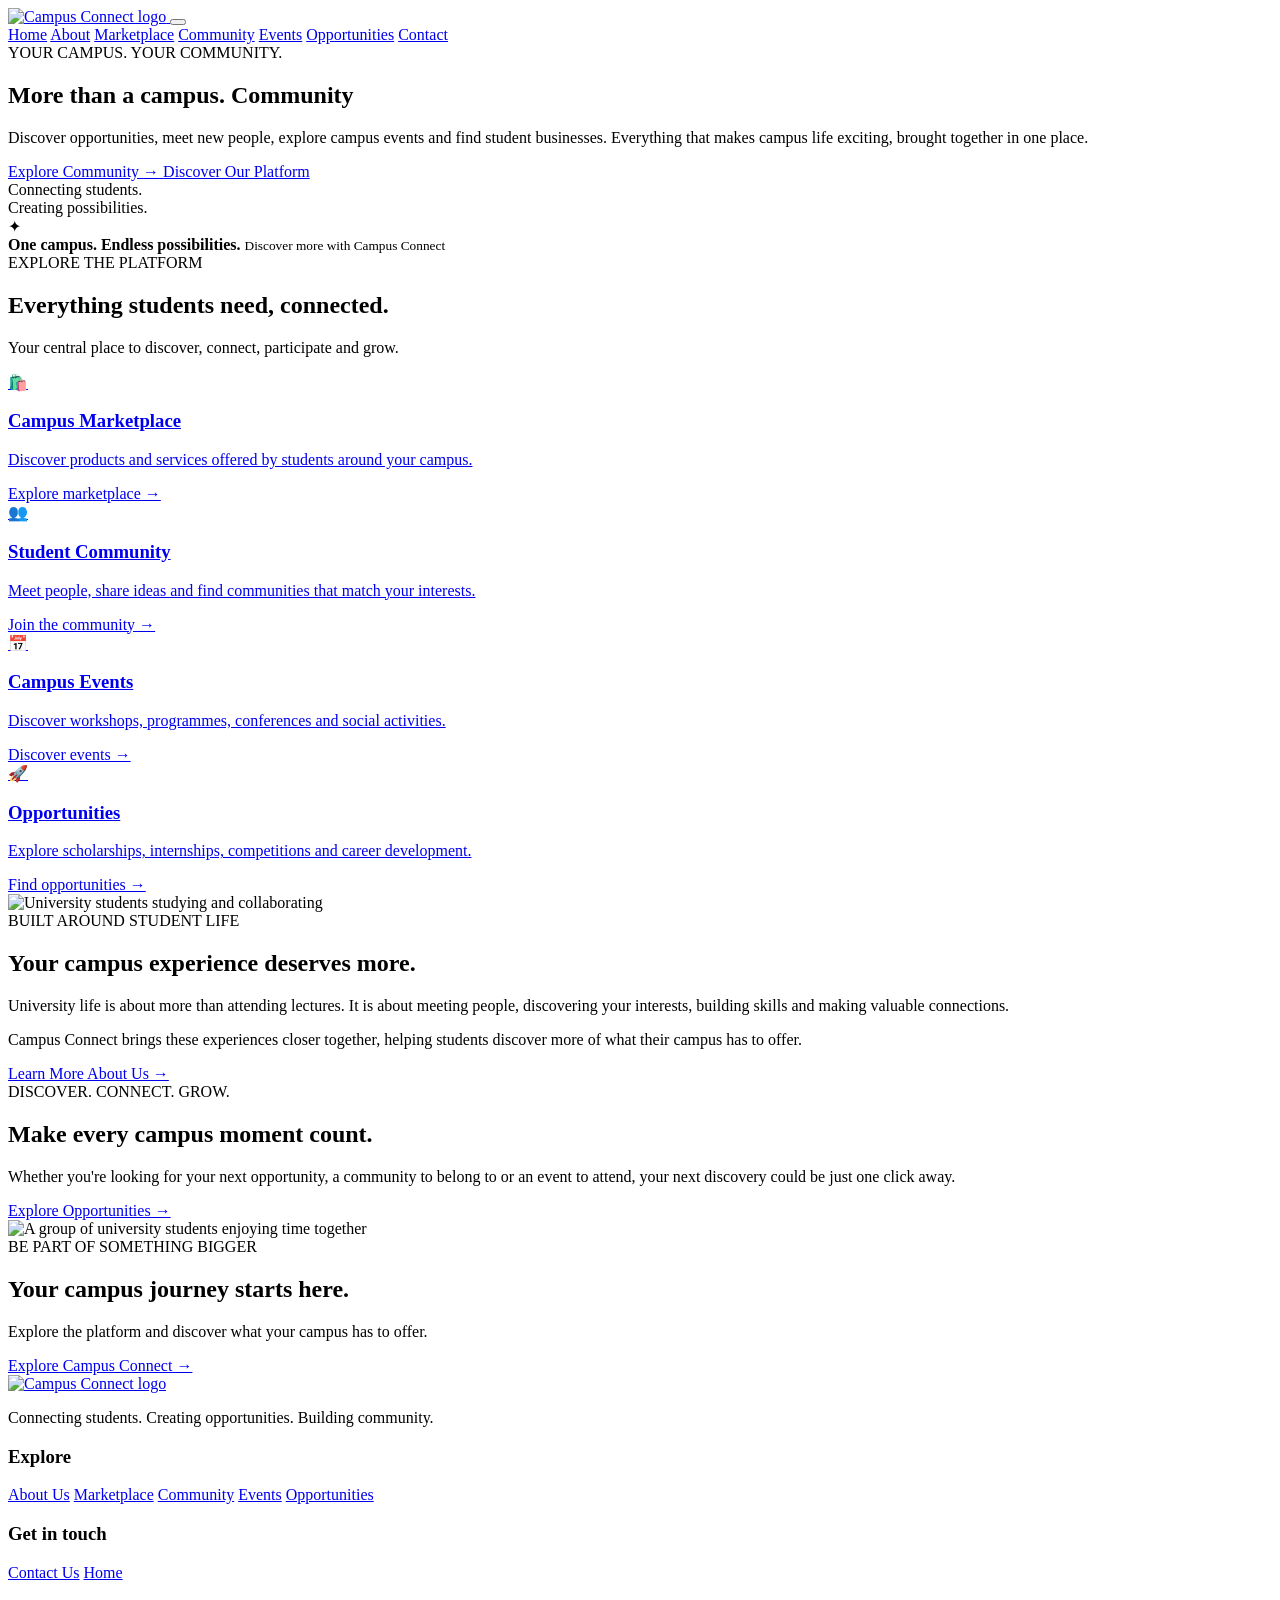
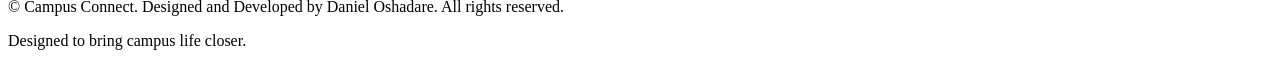
==== index.html @ ee7c0f25 "Add files via upload" ====
<!DOCTYPE html>
<html lang="en">
<head>
    <meta charset="UTF-8">
    <meta name="viewport" content="width=device-width, initial-scale=1.0">
    <meta name="description" content="Campus Connect brings students together to discover opportunities, campus events, communities and student businesses.">
    <meta name="theme-color" content="#102b46">

    <title>Campus Connect | Your Campus, Connected</title>

    <link rel="icon" type="image/svg+xml" href="images/favicon.svg">
    <link rel="stylesheet" href="css/style.css">

    <link rel="preconnect" href="https://fonts.googleapis.com">
    <link rel="preconnect" href="https://fonts.gstatic.com" crossorigin>
    <link rel="preconnect" href="https://images.unsplash.com">

    <link href="https://fonts.googleapis.com/css2?family=DM+Sans:wght@400;500;600;700;800&family=Manrope:wght@400;500;600;700;800&display=swap" rel="stylesheet">

    <script src="js/script.js" defer></script>
</head>

<body>

<header class="site-header">
    <div class="container nav-container">

        <a href="index.html" class="brand" aria-label="Campus Connect home">
            <img src="images/campus-connect-logo.svg" alt="Campus Connect logo">
        </a>

        <button class="menu-toggle" aria-label="Open navigation" aria-expanded="false">
            <span></span>
            <span></span>
            <span></span>
        </button>

        <nav class="main-nav" aria-label="Main navigation">
            <a href="index.html" class="active">Home</a>
            <a href="about.html">About</a>
            <a href="marketplace.html">Marketplace</a>
            <a href="community.html">Community</a>
            <a href="events.html">Events</a>
            <a href="opportunities.html">Opportunities</a>
            <a href="contact.html">Contact</a>
        </nav>

    </div>
</header>


<main>

    <!-- HERO SECTION -->
    <section class="hero">
        <div class="container hero-content">

            <div class="hero-text">
                <span class="eyebrow">YOUR CAMPUS. YOUR COMMUNITY.</span>

                <h1>
                    More than a campus.
                    <span class="changing-word">Community</span>
                </h1>

                <p>
                    Discover opportunities, meet new people, explore
                    campus events and find student businesses.
                    Everything that makes campus life exciting,
                    brought together in one place.
                </p>

                <div class="hero-buttons">
                    <a href="community.html" class="btn btn-primary">
                        Explore Community <span>→</span>
                    </a>

                    <a href="about.html" class="btn btn-outline">
                        Discover Our Platform
                    </a>
                </div>

                <div class="hero-note">
                    <span class="status-dot"></span>
                    Connecting students. <br>Creating possibilities.
                </div>
            </div>
                <div class="hero-image-caption">
                    <span class="caption-icon">✦</span>
                    <div>
                        <strong>One campus. Endless possibilities.</strong>
                        <small>Discover more with Campus Connect</small>
                    </div>
                </div>
        </div>
    </section>


    <!-- PLATFORM FEATURES -->
    <section class="section">
        <div class="container">

            <div class="section-heading">
                <span class="eyebrow">EXPLORE THE PLATFORM</span>
                <h2>Everything students need, connected.</h2>
                <p>
                    Your central place to discover, connect,
                    participate and grow.
                </p>
            </div>

            <div class="feature-grid">

                <a href="marketplace.html" class="feature-card">
                    <div class="feature-icon">🛍️</div>
                    <h3>Campus Marketplace</h3>
                    <p>
                        Discover products and services offered by
                        students around your campus.
                    </p>
                    <span class="card-link">Explore marketplace →</span>
                </a>

                <a href="community.html" class="feature-card">
                    <div class="feature-icon">👥</div>
                    <h3>Student Community</h3>
                    <p>
                        Meet people, share ideas and find communities
                        that match your interests.
                    </p>
                    <span class="card-link">Join the community →</span>
                </a>

                <a href="events.html" class="feature-card">
                    <div class="feature-icon">📅</div>
                    <h3>Campus Events</h3>
                    <p>
                        Discover workshops, programmes, conferences
                        and social activities.
                    </p>
                    <span class="card-link">Discover events →</span>
                </a>

                <a href="opportunities.html" class="feature-card">
                    <div class="feature-icon">🚀</div>
                    <h3>Opportunities</h3>
                    <p>
                        Explore scholarships, internships,
                        competitions and career development.
                    </p>
                    <span class="card-link">Find opportunities →</span>
                </a>

            </div>
        </div>
    </section>


    <!-- STUDENT EXPERIENCE -->
    <section class="split-section">
        <div class="container split-grid">

            <div class="split-image">
                <img
                    src="https://images.unsplash.com/photo-1523240795612-9a054b0db644?auto=format&fit=crop&w=1100&q=85"
                    alt="University students studying and collaborating"
                    loading="lazy">
            </div>

            <div class="split-content">
                <span class="eyebrow">BUILT AROUND STUDENT LIFE</span>

                <h2>Your campus experience deserves more.</h2>

                <p>
                    University life is about more than attending lectures.
                    It is about meeting people, discovering your interests,
                    building skills and making valuable connections.
                </p>

                <p>
                    Campus Connect brings these experiences closer
                    together, helping students discover more of what
                    their campus has to offer.
                </p>

                <a href="about.html" class="btn btn-primary">
                    Learn More About Us →
                </a>
            </div>

        </div>
    </section>


    <!-- VISUAL HIGHLIGHT -->
    <section class="showcase-section">
        <div class="container showcase-grid">

            <div class="showcase-content">
                <span class="eyebrow">DISCOVER. CONNECT. GROW.</span>
                <h2>Make every campus moment count.</h2>
                <p>
                    Whether you're looking for your next opportunity,
                    a community to belong to or an event to attend,
                    your next discovery could be just one click away.
                </p>
                <a href="opportunities.html" class="btn btn-primary">
                    Explore Opportunities →
                </a>
            </div>

            <div class="showcase-image">
                <img
                    src="https://images.unsplash.com/photo-1517486808906-6ca8b3f04846?auto=format&fit=crop&w=1000&q=85"
                    alt="A group of university students enjoying time together"
                    loading="lazy">
            </div>

        </div>
    </section>


    <!-- CALL TO ACTION -->
    <section class="cta-section">
        <div class="container cta-content">
            <span class="eyebrow">BE PART OF SOMETHING BIGGER</span>
            <h2>Your campus journey starts here.</h2>
            <p>
                Explore the platform and discover what your campus
                has to offer.
            </p>
            <a href="community.html" class="btn btn-light">
                Explore Campus Connect →
            </a>
        </div>
    </section>

</main>


<!-- FOOTER -->
<footer class="site-footer">
    <div class="container footer-content">

        <div class="footer-about">
            <a href="index.html" class="brand footer-brand">
                <img src="images/campus-connect-logo.svg" alt="Campus Connect logo">
            </a>

            <p>
                Connecting students. Creating opportunities.
                Building community.
            </p>
        </div>

        <div class="footer-links">
            <h3>Explore</h3>
            <a href="about.html">About Us</a>
            <a href="marketplace.html">Marketplace</a>
            <a href="community.html">Community</a>
            <a href="events.html">Events</a>
            <a href="opportunities.html">Opportunities</a>
        </div>

        <div class="footer-links">
            <h3>Get in touch</h3>
            <a href="contact.html">Contact Us</a>
            <a href="index.html">Home</a>
        </div>

    </div>

    <div class="container footer-bottom">
        <p>© <span class="current-year"></span> Campus Connect. Designed and Developed by Daniel Oshadare. All rights reserved.</p>
        <p>Designed to bring campus life closer.</p>
    </div>
</footer>

</body>
</html>
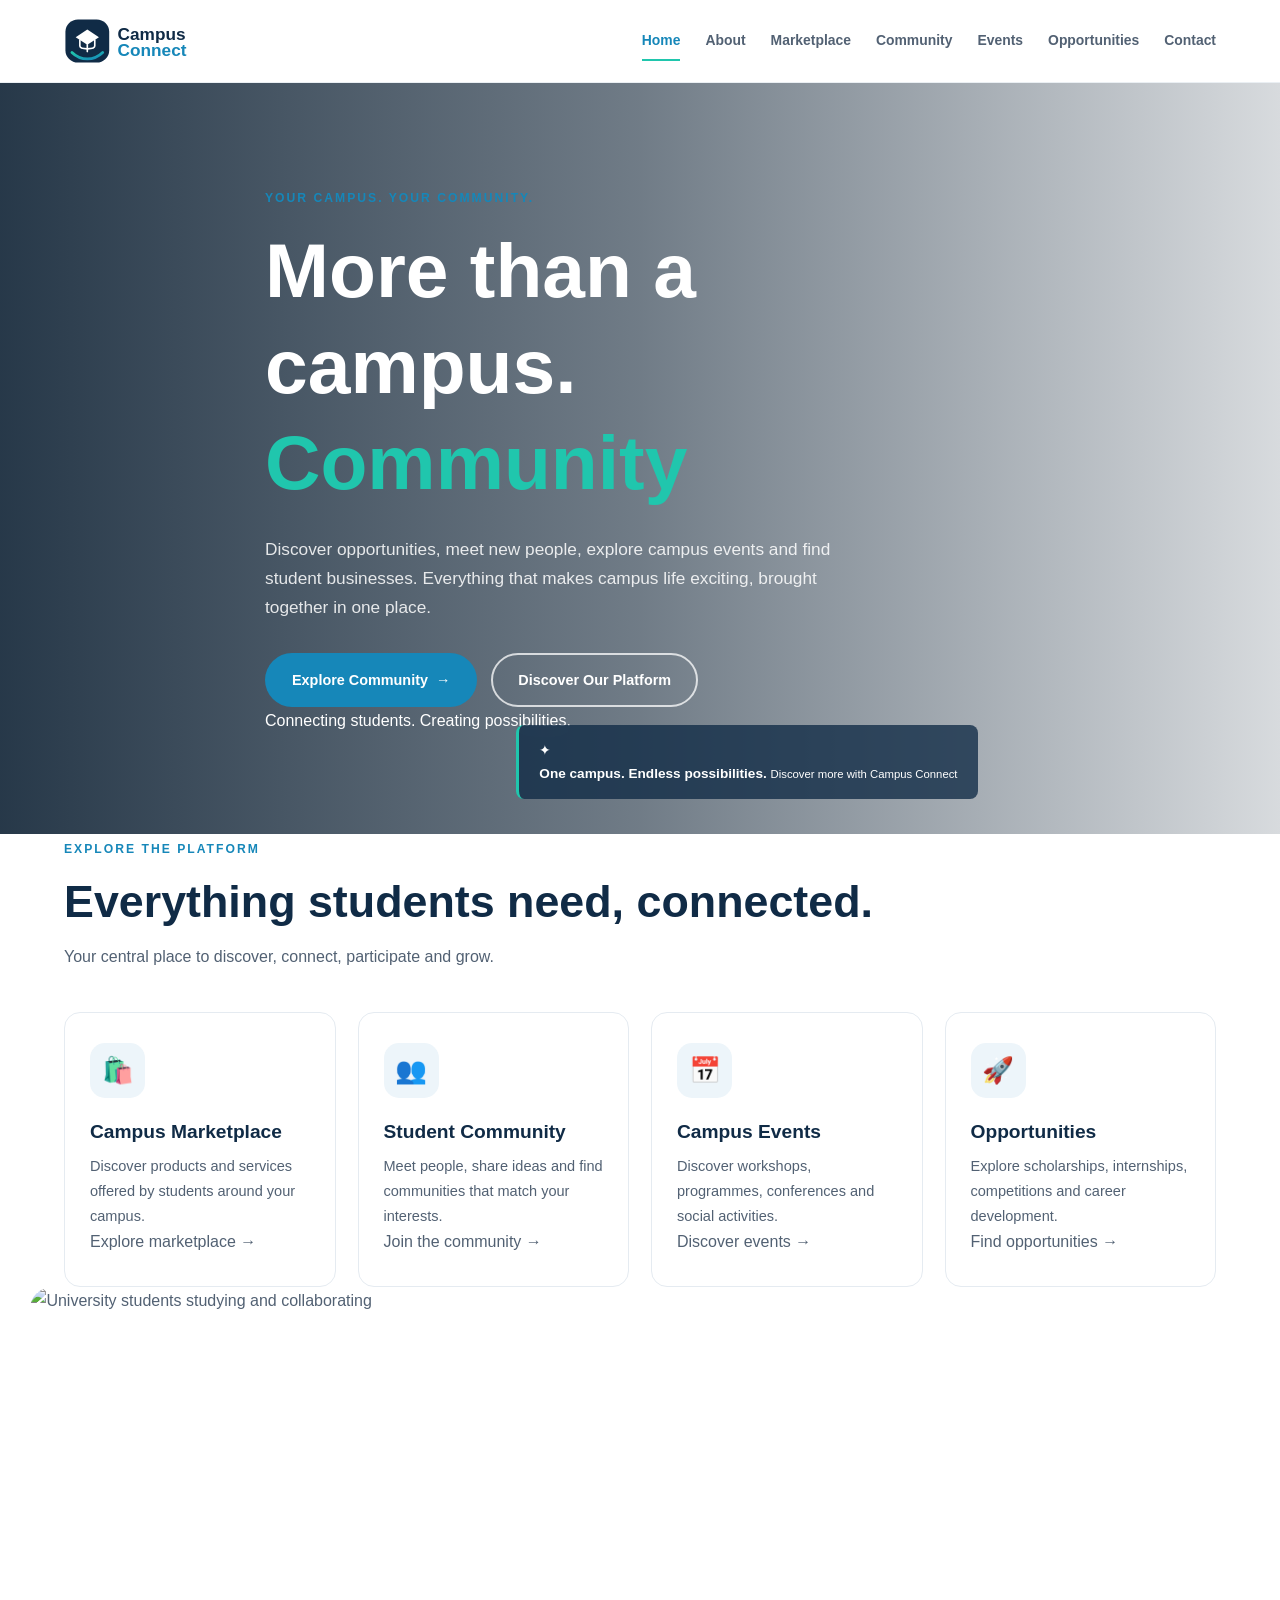
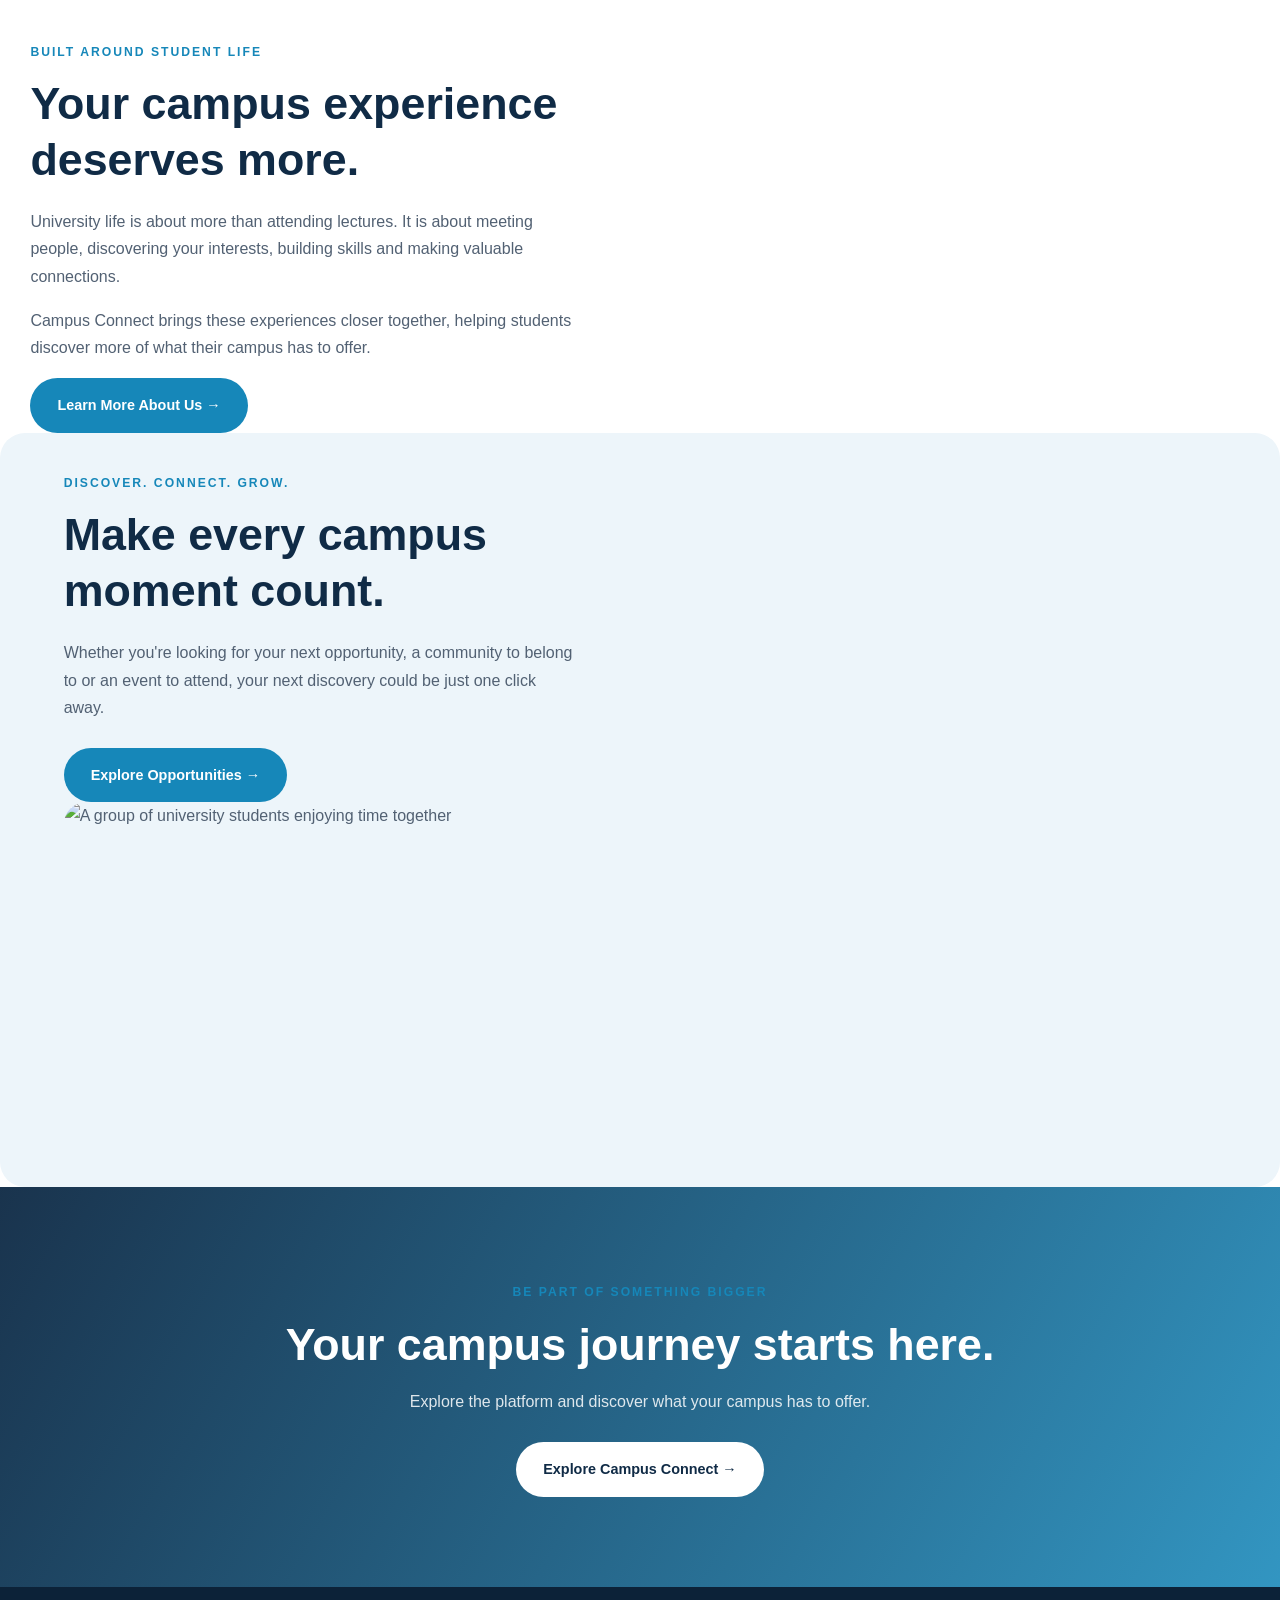
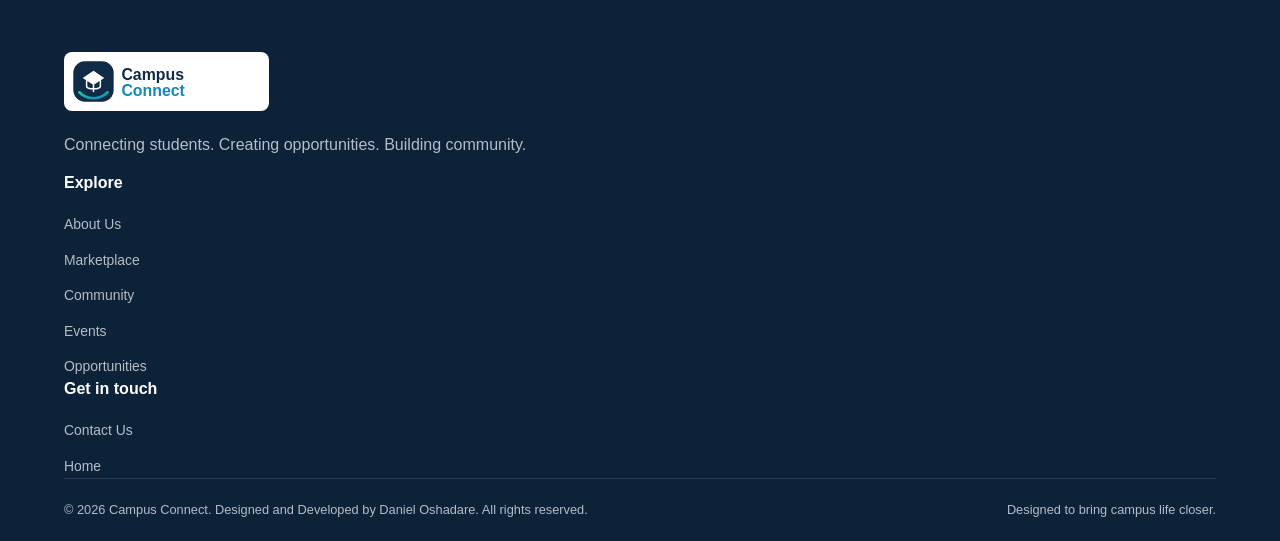
==== commit 420f2df2: "index.html" ====
--- a/index.html
+++ b/index.html
@@ -83,7 +83,7 @@
 
                 <div class="hero-note">
                     <span class="status-dot"></span>
-                    Connecting students. <br>Creating possibilities.
+                    Connecting students. Creating possibilities.
                 </div>
             </div>
                 <div class="hero-image-caption">
--- a/css/style.css
+++ b/css/style.css
@@ -0,0 +1,1373 @@
+
+/* =========================================
+   CAMPUS CONNECT - MAIN STYLESHEET
+   ========================================= */
+
+/* 1. GLOBAL SETTINGS */
+
+:root {
+    --navy: #102b46;
+    --navy-light: #193d5e;
+    --blue: #1687b9;
+    --teal: #20c6ad;
+    --white: #ffffff;
+    --background: #f7f9fc;
+    --soft-blue: #edf5fa;
+    --text: #526173;
+    --heading: #102b46;
+    --border: #e5ebf1;
+    --shadow: 0 12px 35px rgba(16, 43, 70, 0.09);
+    --radius: 16px;
+    --transition: 0.3s ease;
+}
+
+* {
+    margin: 0;
+    padding: 0;
+    box-sizing: border-box;
+}
+
+html {
+    scroll-behavior: smooth;
+    scroll-padding-top: 90px;
+}
+
+body {
+    font-family: "DM Sans", sans-serif;
+    background: var(--white);
+    color: var(--text);
+    line-height: 1.7;
+    overflow-x: hidden;
+}
+
+h1, h2, h3, h4 {
+    font-family: "Manrope", sans-serif;
+    color: var(--heading);
+    line-height: 1.25;
+}
+
+h1 {
+    font-size: clamp(2.5rem, 6vw, 4.8rem);
+}
+
+h2 {
+    font-size: clamp(1.9rem, 4vw, 2.8rem);
+}
+
+h3 {
+    font-size: 1.2rem;
+}
+
+p {
+    margin-bottom: 15px;
+}
+
+a {
+    color: inherit;
+    text-decoration: none;
+}
+
+img {
+    display: block;
+    width: 100%;
+    max-width: 100%;
+}
+
+button, input, select, textarea {
+    font: inherit;
+}
+
+button {
+    cursor: pointer;
+}
+
+.container {
+    width: min(1160px, 90%);
+    margin-inline: auto;
+}
+
+.section-padding {
+    padding: 95px 0;
+}
+
+.soft-section {
+    background: var(--background);
+}
+
+.eyebrow {
+    display: inline-block;
+    color: var(--blue);
+    font-size: 0.76rem;
+    font-weight: 800;
+    letter-spacing: 2px;
+    text-transform: uppercase;
+    margin-bottom: 14px;
+}
+
+.light-eyebrow {
+    color: #a8f4e8;
+}
+
+.centered-heading {
+    text-align: center;
+    max-width: 680px;
+    margin: 0 auto 45px;
+}
+
+.section-heading {
+    margin-bottom: 42px;
+}
+
+.section-heading h2 {
+    margin-bottom: 13px;
+}
+
+.section-heading p {
+    max-width: 650px;
+}
+
+.centered-heading p {
+    margin-inline: auto;
+}
+
+/* 2. HEADER AND NAVIGATION */
+
+.site-header {
+    position: sticky;
+    top: 0;
+    z-index: 1000;
+    background: rgba(255, 255, 255, 0.96);
+    backdrop-filter: blur(14px);
+    border-bottom: 1px solid rgba(229, 235, 241, 0.8);
+}
+
+.nav-container {
+    min-height: 82px;
+    display: flex;
+    align-items: center;
+    justify-content: space-between;
+    gap: 25px;
+}
+
+.brand {
+    display: inline-flex;
+    align-items: center;
+    flex-shrink: 0;
+}
+
+.brand img {
+    width: 205px;
+    height: auto;
+}
+
+.main-nav {
+    display: flex;
+    align-items: center;
+    gap: 25px;
+}
+
+.main-nav a {
+    color: #526173;
+    font-size: 0.87rem;
+    font-weight: 600;
+    transition: var(--transition);
+    position: relative;
+}
+
+.main-nav a:hover,
+.main-nav a.active {
+    color: var(--blue);
+}
+
+.main-nav a:not(.nav-contact)::after {
+    content: "";
+    position: absolute;
+    left: 0;
+    bottom: -8px;
+    width: 0;
+    height: 2px;
+    background: var(--teal);
+    transition: var(--transition);
+}
+
+.main-nav a:not(.nav-contact):hover::after,
+.main-nav a:not(.nav-contact).active::after {
+    width: 100%;
+}
+
+.main-nav .nav-contact {
+    background: var(--navy);
+    color: var(--white);
+    padding: 11px 20px;
+    border-radius: 30px;
+}
+
+.main-nav .nav-contact:hover,
+.main-nav .nav-contact.active {
+    background: var(--blue);
+    color: var(--white);
+}
+
+.menu-toggle {
+    display: none;
+    border: 0;
+    background: transparent;
+    width: 42px;
+    height: 42px;
+    padding: 9px;
+    flex-direction: column;
+    justify-content: center;
+    gap: 5px;
+}
+
+.menu-toggle span {
+    width: 24px;
+    height: 2px;
+    background: var(--navy);
+    border-radius: 5px;
+    transition: var(--transition);
+}
+
+/* 3. HOMEPAGE HERO */
+
+.hero {
+    position: relative;
+    min-height: 650px;
+    display: flex;
+    align-items: center;
+    background-size: cover;
+    background-position: center;
+    background-repeat: no-repeat;
+    overflow: hidden;
+}
+
+.hero::before {
+    content: "";
+    position: absolute;
+    inset: 0;
+    background: linear-gradient(
+        90deg,
+        rgba(9, 29, 48, 0.88),
+        rgba(9, 29, 48, 0.58),
+        rgba(9, 29, 48, 0.16)
+    );
+}
+
+.hero-content {
+    position: relative;
+    z-index: 1;
+    max-width: 750px;
+    padding: 100px 0;
+    color: var(--white);
+}
+
+.hero-content h1 {
+    color: var(--white);
+    margin-bottom: 24px;
+}
+
+.hero-content h1 span,
+.page-hero-content h1 span {
+    color: var(--teal);
+}
+
+.hero-content p {
+    max-width: 590px;
+    font-size: 1.08rem;
+    color: rgba(255, 255, 255, 0.86);
+    margin-bottom: 30px;
+}
+
+.hero-buttons {
+    display: flex;
+    flex-wrap: wrap;
+    gap: 14px;
+}
+
+.hero-image-caption {
+    position: absolute;
+    right: 5%;
+    bottom: 35px;
+    z-index: 2;
+    padding: 14px 20px;
+    background: rgba(16, 43, 70, 0.78);
+    color: white;
+    border-left: 3px solid var(--teal);
+    border-radius: 8px;
+    font-size: 0.85rem;
+    backdrop-filter: blur(10px);
+}
+
+/* 4. BUTTONS */
+
+.btn {
+    display: inline-flex;
+    align-items: center;
+    justify-content: center;
+    gap: 8px;
+    min-height: 49px;
+    padding: 13px 25px;
+    border-radius: 30px;
+    border: 2px solid transparent;
+    font-weight: 700;
+    font-size: 0.9rem;
+    transition: var(--transition);
+}
+
+.btn-primary {
+    background: var(--blue);
+    color: var(--white);
+}
+
+.btn-primary:hover {
+    background: var(--navy);
+    transform: translateY(-3px);
+    box-shadow: 0 10px 22px rgba(22, 135, 185, 0.22);
+}
+
+.btn-outline {
+    border-color: rgba(255, 255, 255, 0.75);
+    color: var(--white);
+    background: transparent;
+}
+
+.btn-outline:hover {
+    background: var(--white);
+    color: var(--navy);
+}
+
+.btn-light {
+    background: var(--white);
+    color: var(--navy);
+}
+
+.btn-light:hover {
+    background: var(--teal);
+    color: var(--navy);
+    transform: translateY(-3px);
+}
+
+/* 5. FEATURE CARDS */
+
+.feature-grid {
+    display: grid;
+    grid-template-columns: repeat(4, 1fr);
+    gap: 22px;
+}
+
+.feature-card {
+    background: var(--white);
+    padding: 30px 25px;
+    border: 1px solid var(--border);
+    border-radius: var(--radius);
+    transition: var(--transition);
+}
+
+.feature-card:hover {
+    transform: translateY(-7px);
+    box-shadow: var(--shadow);
+    border-color: transparent;
+}
+
+.feature-icon {
+    width: 55px;
+    height: 55px;
+    display: grid;
+    place-items: center;
+    background: var(--soft-blue);
+    border-radius: 15px;
+    font-size: 1.6rem;
+    margin-bottom: 22px;
+}
+
+.feature-card h3 {
+    margin-bottom: 10px;
+}
+
+.feature-card p {
+    font-size: 0.91rem;
+    margin-bottom: 0;
+}
+
+.community-card {
+    min-height: 230px;
+}
+
+/* 6. SPLIT AND SHOWCASE SECTIONS */
+
+.split-section,
+.showcase-section {
+    display: grid;
+    grid-template-columns: 1fr 1fr;
+    align-items: center;
+    gap: 65px;
+}
+
+.split-image,
+.showcase-image {
+    position: relative;
+    overflow: hidden;
+    border-radius: 22px;
+    min-height: 350px;
+}
+
+.split-image img,
+.showcase-image img {
+    width: 100%;
+    height: 100%;
+    min-height: 350px;
+    object-fit: cover;
+    transition: transform 0.7s ease;
+}
+
+.split-image:hover img,
+.showcase-image:hover img {
+    transform: scale(1.045);
+}
+
+.split-content h2,
+.showcase-content h2 {
+    margin-bottom: 20px;
+}
+
+.split-content p,
+.showcase-content p {
+    margin-bottom: 17px;
+}
+
+.showcase-content .btn {
+    margin-top: 10px;
+}
+
+.showcase-section {
+    background: var(--soft-blue);
+    padding: 35px;
+    border-radius: 25px;
+}
+
+/* 7. PAGE HERO */
+
+.page-hero-image {
+    min-height: 440px;
+    position: relative;
+    display: flex;
+    align-items: center;
+    background-size: cover;
+    background-position: center;
+    background-repeat: no-repeat;
+}
+
+.page-hero-overlay {
+    position: absolute;
+    inset: 0;
+    background: linear-gradient(
+        90deg,
+        rgba(9, 29, 48, 0.88),
+        rgba(9, 29, 48, 0.55),
+        rgba(9, 29, 48, 0.20)
+    );
+}
+
+.page-hero-content {
+    position: relative;
+    z-index: 1;
+    padding: 90px 0;
+    color: var(--white);
+}
+
+.page-hero-content h1 {
+    color: var(--white);
+    max-width: 850px;
+    margin-bottom: 20px;
+}
+
+.page-hero-content p {
+    max-width: 600px;
+    color: rgba(255, 255, 255, 0.88);
+    font-size: 1.05rem;
+}
+
+/* 8. CALL TO ACTION */
+
+.cta-section {
+    padding: 90px 0;
+    background:
+        linear-gradient(120deg, rgba(16, 43, 70, 0.96), rgba(22, 135, 185, 0.88)),
+        url("https://images.unsplash.com/photo-1521737711867-e3b97375f902?auto=format&fit=crop&w=1800&q=80") center/cover;
+    text-align: center;
+}
+
+.cta-content {
+    max-width: 760px;
+    color: var(--white);
+}
+
+.cta-content h2 {
+    color: var(--white);
+    margin-bottom: 15px;
+}
+
+.cta-content p {
+    color: rgba(255, 255, 255, 0.85);
+    margin-bottom: 27px;
+}
+
+/* 9. MARKETPLACE */
+
+.marketplace-toolbar {
+    display: flex;
+    align-items: center;
+    justify-content: space-between;
+    flex-wrap: wrap;
+    gap: 20px;
+    margin-bottom: 35px;
+}
+
+.marketplace-search {
+    display: flex;
+    align-items: center;
+    gap: 10px;
+    background: var(--background);
+    border: 1px solid var(--border);
+    border-radius: 30px;
+    padding: 0 18px;
+    width: min(350px, 100%);
+    min-height: 49px;
+}
+
+.marketplace-search span {
+    color: var(--blue);
+    font-size: 1.5rem;
+}
+
+.marketplace-search input {
+    border: none;
+    outline: none;
+    background: transparent;
+    width: 100%;
+    color: var(--heading);
+}
+
+.marketplace-filters {
+    display: flex;
+    gap: 9px;
+    flex-wrap: wrap;
+}
+
+.filter-btn {
+    border: 1px solid var(--border);
+    background: var(--white);
+    color: var(--text);
+    border-radius: 30px;
+    padding: 10px 17px;
+    font-size: 0.84rem;
+    font-weight: 600;
+    transition: var(--transition);
+}
+
+.filter-btn:hover,
+.filter-btn.active {
+    background: var(--navy);
+    border-color: var(--navy);
+    color: var(--white);
+}
+
+.product-grid {
+    display: grid;
+    grid-template-columns: repeat(3, 1fr);
+    gap: 25px;
+}
+
+.product-card {
+    overflow: hidden;
+    border: 1px solid var(--border);
+    border-radius: var(--radius);
+    background: var(--white);
+    transition: var(--transition);
+}
+
+.product-card:hover {
+    transform: translateY(-7px);
+    box-shadow: var(--shadow);
+}
+
+.product-image {
+    position: relative;
+    height: 235px;
+    overflow: hidden;
+    background: var(--soft-blue);
+}
+
+.product-image img {
+    width: 100%;
+    height: 100%;
+    object-fit: cover;
+    transition: transform 0.5s ease;
+}
+
+.product-card:hover .product-image img {
+    transform: scale(1.06);
+}
+
+.product-tag {
+    position: absolute;
+    top: 15px;
+    left: 15px;
+    background: var(--white);
+    color: var(--navy);
+    padding: 6px 13px;
+    border-radius: 20px;
+    font-size: 0.73rem;
+    font-weight: 700;
+}
+
+.product-info {
+    padding: 23px;
+}
+
+.product-category {
+    font-size: 0.7rem;
+    letter-spacing: 1.4px;
+    font-weight: 800;
+    color: var(--blue);
+    margin-bottom: 8px;
+}
+
+.product-info h3 {
+    margin-bottom: 10px;
+}
+
+.product-info > p:not(.product-category) {
+    font-size: 0.9rem;
+}
+
+.product-bottom {
+    display: flex;
+    align-items: center;
+    justify-content: space-between;
+    gap: 10px;
+    padding-top: 15px;
+    border-top: 1px solid var(--border);
+}
+
+.product-price {
+    font-weight: 800;
+    color: var(--navy);
+    font-size: 0.94rem;
+}
+
+.product-link,
+.text-link {
+    color: var(--blue);
+    font-weight: 700;
+    font-size: 0.88rem;
+}
+
+.product-link:hover,
+.text-link:hover {
+    color: var(--navy);
+}
+
+.no-products {
+    padding: 30px;
+    text-align: center;
+    color: var(--text);
+    background: var(--background);
+    border-radius: var(--radius);
+}
+
+.marketplace-note,
+.content-disclaimer {
+    margin-top: 35px;
+    padding: 17px 20px;
+    border-left: 3px solid var(--teal);
+    background: var(--soft-blue);
+    border-radius: 8px;
+    font-size: 0.86rem;
+}
+
+/* 10. EVENTS */
+
+.event-grid {
+    display: grid;
+    grid-template-columns: repeat(3, 1fr);
+    gap: 25px;
+}
+
+.event-card {
+    overflow: hidden;
+    border: 1px solid var(--border);
+    border-radius: var(--radius);
+    background: var(--white);
+    transition: var(--transition);
+}
+
+.event-card:hover {
+    transform: translateY(-6px);
+    box-shadow: var(--shadow);
+}
+
+.event-image {
+    height: 220px;
+    position: relative;
+    overflow: hidden;
+    background: var(--soft-blue);
+}
+
+.event-image img {
+    width: 100%;
+    height: 100%;
+    object-fit: cover;
+    transition: transform 0.5s ease;
+}
+
+.event-card:hover .event-image img {
+    transform: scale(1.06);
+}
+
+.event-category {
+    position: absolute;
+    left: 15px;
+    top: 15px;
+    padding: 6px 12px;
+    background: var(--white);
+    color: var(--navy);
+    border-radius: 20px;
+    font-size: 0.7rem;
+    font-weight: 800;
+}
+
+.event-info {
+    padding: 23px;
+}
+
+.event-date {
+    font-size: 0.72rem;
+    color: var(--blue);
+    font-weight: 800;
+    letter-spacing: 1px;
+    margin-bottom: 8px;
+}
+
+.event-info h3 {
+    margin-bottom: 10px;
+}
+
+.event-info > p:not(.event-date) {
+    font-size: 0.9rem;
+}
+
+.event-meta {
+    display: flex;
+    flex-direction: column;
+    gap: 7px;
+    padding: 14px 0;
+    margin-bottom: 12px;
+    border-top: 1px solid var(--border);
+    font-size: 0.81rem;
+}
+
+/* 11. OPPORTUNITIES */
+
+.opportunity-grid {
+    display: grid;
+    grid-template-columns: repeat(3, 1fr);
+    gap: 25px;
+}
+
+.opportunity-card {
+    background: var(--white);
+    border: 1px solid var(--border);
+    border-radius: var(--radius);
+    overflow: hidden;
+    transition: var(--transition);
+}
+
+.opportunity-card:hover {
+    transform: translateY(-7px);
+    box-shadow: var(--shadow);
+}
+
+.opportunity-image {
+    height: 220px;
+    overflow: hidden;
+    background: var(--soft-blue);
+}
+
+.opportunity-image img {
+    height: 100%;
+    width: 100%;
+    object-fit: cover;
+    transition: transform 0.5s ease;
+}
+
+.opportunity-card:hover .opportunity-image img {
+    transform: scale(1.06);
+}
+
+.opportunity-content {
+    padding: 23px;
+}
+
+.opportunity-type {
+    color: var(--blue);
+    font-size: 0.7rem;
+    font-weight: 800;
+    letter-spacing: 1.4px;
+}
+
+.opportunity-content h3 {
+    margin: 9px 0;
+}
+
+.opportunity-content p {
+    font-size: 0.9rem;
+}
+
+/* 12. CONTACT PAGE */
+
+.contact-layout {
+    display: grid;
+    grid-template-columns: 0.9fr 1.1fr;
+    gap: 60px;
+    align-items: start;
+}
+
+.contact-intro h2 {
+    margin-bottom: 18px;
+}
+
+.contact-detail {
+    display: flex;
+    gap: 16px;
+    align-items: flex-start;
+    margin-top: 28px;
+}
+
+.contact-detail-icon {
+    width: 48px;
+    height: 48px;
+    flex-shrink: 0;
+    display: grid;
+    place-items: center;
+    background: var(--soft-blue);
+    color: var(--blue);
+    border-radius: 13px;
+    font-size: 1.25rem;
+}
+
+.contact-detail h3 {
+    margin-bottom: 4px;
+}
+
+.contact-detail p {
+    margin-bottom: 0;
+    font-size: 0.88rem;
+}
+
+.contact-side-image {
+    margin-top: 35px;
+    height: 220px;
+    overflow: hidden;
+    border-radius: var(--radius);
+}
+
+.contact-side-image img {
+    width: 100%;
+    height: 100%;
+    object-fit: cover;
+}
+
+.contact-form-card {
+    padding: 35px;
+    background: var(--background);
+    border: 1px solid var(--border);
+    border-radius: 20px;
+}
+
+.contact-form-card h2 {
+    font-size: 1.8rem;
+    margin-bottom: 8px;
+}
+
+.contact-form-card > p {
+    font-size: 0.9rem;
+    margin-bottom: 25px;
+}
+
+.contact-form {
+    display: flex;
+    flex-direction: column;
+    gap: 19px;
+}
+
+.form-group {
+    display: flex;
+    flex-direction: column;
+    gap: 8px;
+}
+
+.form-group label {
+    font-size: 0.88rem;
+    font-weight: 700;
+    color: var(--navy);
+}
+
+.form-group input,
+.form-group select,
+.form-group textarea {
+    width: 100%;
+    padding: 14px 15px;
+    border: 1px solid #dce4ec;
+    border-radius: 9px;
+    outline: none;
+    background: var(--white);
+    color: var(--heading);
+    transition: var(--transition);
+}
+
+.form-group input:focus,
+.form-group select:focus,
+.form-group textarea:focus {
+    border-color: var(--blue);
+    box-shadow: 0 0 0 3px rgba(22, 135, 185, 0.1);
+}
+
+.form-group textarea {
+    resize: vertical;
+    min-height: 140px;
+}
+
+.form-submit {
+    width: 100%;
+}
+
+.form-feedback {
+    display: none;
+    padding: 12px 15px;
+    border-radius: 8px;
+    font-size: 0.88rem;
+    margin: 0;
+}
+
+.form-feedback.success {
+    display: block;
+    background: #e6f7ef;
+    color: #176b43;
+}
+
+.form-feedback.error {
+    display: block;
+    background: #fff0ed;
+    color: #a33a2c;
+}
+
+.form-note {
+    font-size: 0.77rem;
+    color: #7b8795;
+    margin: 0;
+    text-align: center;
+}
+
+/* 13. FOOTER */
+
+.site-footer {
+    background: #0c2238;
+    color: rgba(255, 255, 255, 0.7);
+    padding-top: 65px;
+}
+
+.footer-grid {
+    display: grid;
+    grid-template-columns: 2fr 1fr 1fr;
+    gap: 60px;
+    padding-bottom: 45px;
+}
+
+.footer-brand img {
+    width: 205px;
+    padding: 8px;
+    background: white;
+    border-radius: 8px;
+    margin-bottom: 20px;
+}
+
+.footer-brand p {
+    max-width: 330px;
+    font-size: 0.9rem;
+}
+
+.footer-links {
+    display: flex;
+    flex-direction: column;
+    gap: 12px;
+}
+
+.footer-links h3 {
+    color: var(--white);
+    margin-bottom: 8px;
+    font-size: 1rem;
+}
+
+.footer-links a {
+    font-size: 0.87rem;
+    transition: var(--transition);
+}
+
+.footer-links a:hover {
+    color: var(--teal);
+    transform: translateX(3px);
+}
+
+.footer-bottom {
+    display: flex;
+    justify-content: space-between;
+    gap: 20px;
+    border-top: 1px solid rgba(255, 255, 255, 0.12);
+    padding-top: 20px;
+    padding-bottom: 20px;
+    font-size: 0.8rem;
+}
+
+.footer-bottom p {
+    margin: 0;
+}
+
+/* 14. ANIMATIONS */
+
+.reveal {
+    opacity: 0;
+    transform: translateY(25px);
+    transition: opacity 0.65s ease, transform 0.65s ease;
+}
+
+.reveal.visible {
+    opacity: 1;
+    transform: translateY(0);
+}
+
+@keyframes fadeUp {
+    from {
+        opacity: 0;
+        transform: translateY(25px);
+    }
+    to {
+        opacity: 1;
+        transform: translateY(0);
+    }
+}
+
+.hero-content,
+.page-hero-content {
+    animation: fadeUp 0.8s ease both;
+}
+
+/* 15. RESPONSIVE TABLET */
+
+@media (max-width: 1000px) {
+    .main-nav {
+        gap: 15px;
+    }
+
+    .main-nav a {
+        font-size: 0.8rem;
+    }
+
+    .brand img {
+        width: 175px;
+    }
+
+    .feature-grid {
+        grid-template-columns: repeat(2, 1fr);
+    }
+
+    .product-grid,
+    .event-grid,
+    .opportunity-grid {
+        grid-template-columns: repeat(2, 1fr);
+    }
+
+    .split-section,
+    .showcase-section {
+        gap: 35px;
+    }
+
+    .contact-layout {
+        gap: 30px;
+    }
+}
+
+/* 16. RESPONSIVE MOBILE */
+
+@media (max-width: 760px) {
+    .section-padding {
+        padding: 65px 0;
+    }
+
+    .nav-container {
+        min-height: 72px;
+    }
+
+    .brand img {
+        width: 175px;
+    }
+
+    .menu-toggle {
+        display: flex;
+    }
+
+    .main-nav {
+        position: absolute;
+        top: 100%;
+        left: 0;
+        right: 0;
+        display: none;
+        flex-direction: column;
+        align-items: stretch;
+        gap: 0;
+        padding: 12px 5% 22px;
+        background: var(--white);
+        border-top: 1px solid var(--border);
+        box-shadow: 0 15px 25px rgba(16, 43, 70, 0.08);
+    }
+
+    .main-nav.open {
+        display: flex;
+    }
+
+    .main-nav a {
+        padding: 13px 5px;
+        font-size: 0.95rem;
+    }
+
+    .main-nav a:not(.nav-contact)::after {
+        display: none;
+    }
+
+    .main-nav .nav-contact {
+        text-align: center;
+        margin-top: 8px;
+    }
+
+    .hero {
+        min-height: 570px;
+        background-position: 60% center;
+    }
+
+    .hero-content {
+        padding: 80px 0;
+    }
+
+    .hero-content p {
+        font-size: 0.98rem;
+    }
+
+    .hero-image-caption {
+        left: 5%;
+        right: 5%;
+        bottom: 18px;
+        text-align: center;
+    }
+
+    .page-hero-image {
+        min-height: 390px;
+        background-position: center;
+    }
+
+    .page-hero-content {
+        padding: 75px 0;
+    }
+
+    .split-section,
+    .showcase-section {
+        grid-template-columns: 1fr;
+        gap: 30px;
+    }
+
+    .showcase-section {
+        padding: 22px;
+    }
+
+    .split-image,
+    .showcase-image,
+    .split-image img,
+    .showcase-image img {
+        min-height: 280px;
+    }
+
+    .showcase-image {
+        order: -1;
+    }
+
+    .feature-grid {
+        grid-template-columns: 1fr 1fr;
+        gap: 15px;
+    }
+
+    .feature-card {
+        padding: 23px 18px;
+    }
+
+    .product-grid,
+    .event-grid,
+    .opportunity-grid {
+        grid-template-columns: 1fr 1fr;
+        gap: 15px;
+    }
+
+    .product-image,
+    .event-image,
+    .opportunity-image {
+        height: 175px;
+    }
+
+    .product-info,
+    .event-info,
+    .opportunity-content {
+        padding: 17px;
+    }
+
+    .product-bottom {
+        align-items: flex-start;
+        flex-direction: column;
+    }
+
+    .marketplace-toolbar {
+        align-items: stretch;
+    }
+
+    .marketplace-search {
+        width: 100%;
+    }
+
+    .marketplace-filters {
+        gap: 7px;
+    }
+
+    .filter-btn {
+        padding: 9px 13px;
+        font-size: 0.78rem;
+    }
+
+    .contact-layout {
+        grid-template-columns: 1fr;
+    }
+
+    .contact-form-card {
+        padding: 25px 20px;
+    }
+
+    .footer-grid {
+        grid-template-columns: 1fr 1fr;
+        gap: 35px;
+    }
+
+    .footer-brand {
+        grid-column: 1 / -1;
+    }
+
+    .footer-bottom {
+        flex-direction: column;
+        text-align: center;
+    }
+}
+
+/* 17. SMALL PHONES */
+
+@media (max-width: 420px) {
+    .container {
+        width: 91%;
+    }
+
+    .brand img {
+        width: 155px;
+    }
+
+    .feature-grid,
+    .product-grid,
+    .event-grid,
+    .opportunity-grid {
+        grid-template-columns: 1fr;
+    }
+
+    .feature-card {
+        min-height: auto;
+    }
+
+    .hero-buttons {
+        flex-direction: column;
+        align-items: stretch;
+    }
+
+    .hero-buttons .btn {
+        width: 100%;
+    }
+
+    .page-hero-image {
+        min-height: 350px;
+    }
+
+    .page-hero-content h1 {
+        font-size: 2.35rem;
+    }
+
+    .footer-grid {
+        grid-template-columns: 1fr;
+    }
+
+    .footer-brand {
+        grid-column: auto;
+    }
+}
+
+/* 18. ACCESSIBILITY AND REDUCED MOTION */
+
+[hidden] {
+    display: none !important;
+}
+
+:focus-visible {
+    outline: 3px solid var(--teal);
+    outline-offset: 3px;
+}
+
+@media (prefers-reduced-motion: reduce) {
+    *,
+    *::before,
+    *::after {
+        scroll-behavior: auto !important;
+        animation-duration: 0.01ms !important;
+        animation-iteration-count: 1 !important;
+        transition-duration: 0.01ms !important;
+    }
+
+    .reveal {
+        opacity: 1;
+        transform: none;
+    }
+}
+.logo img,
+.nav-logo img,
+.footer-logo img,
+.brand-logo img {
+    display: block;
+    width: 190px;
+    height: 55px;
+    object-fit: contain;
+}
+
+.logo,
+.nav-logo,
+.footer-logo,
+.brand-logo {
+    display: flex;
+    align-items: center;
+}
+
+.footer-logo img {
+    width: 180px;
+    height: auto;
+    object-fit: contain;
+    display: block;
+    margin-bottom: 12px;
+}
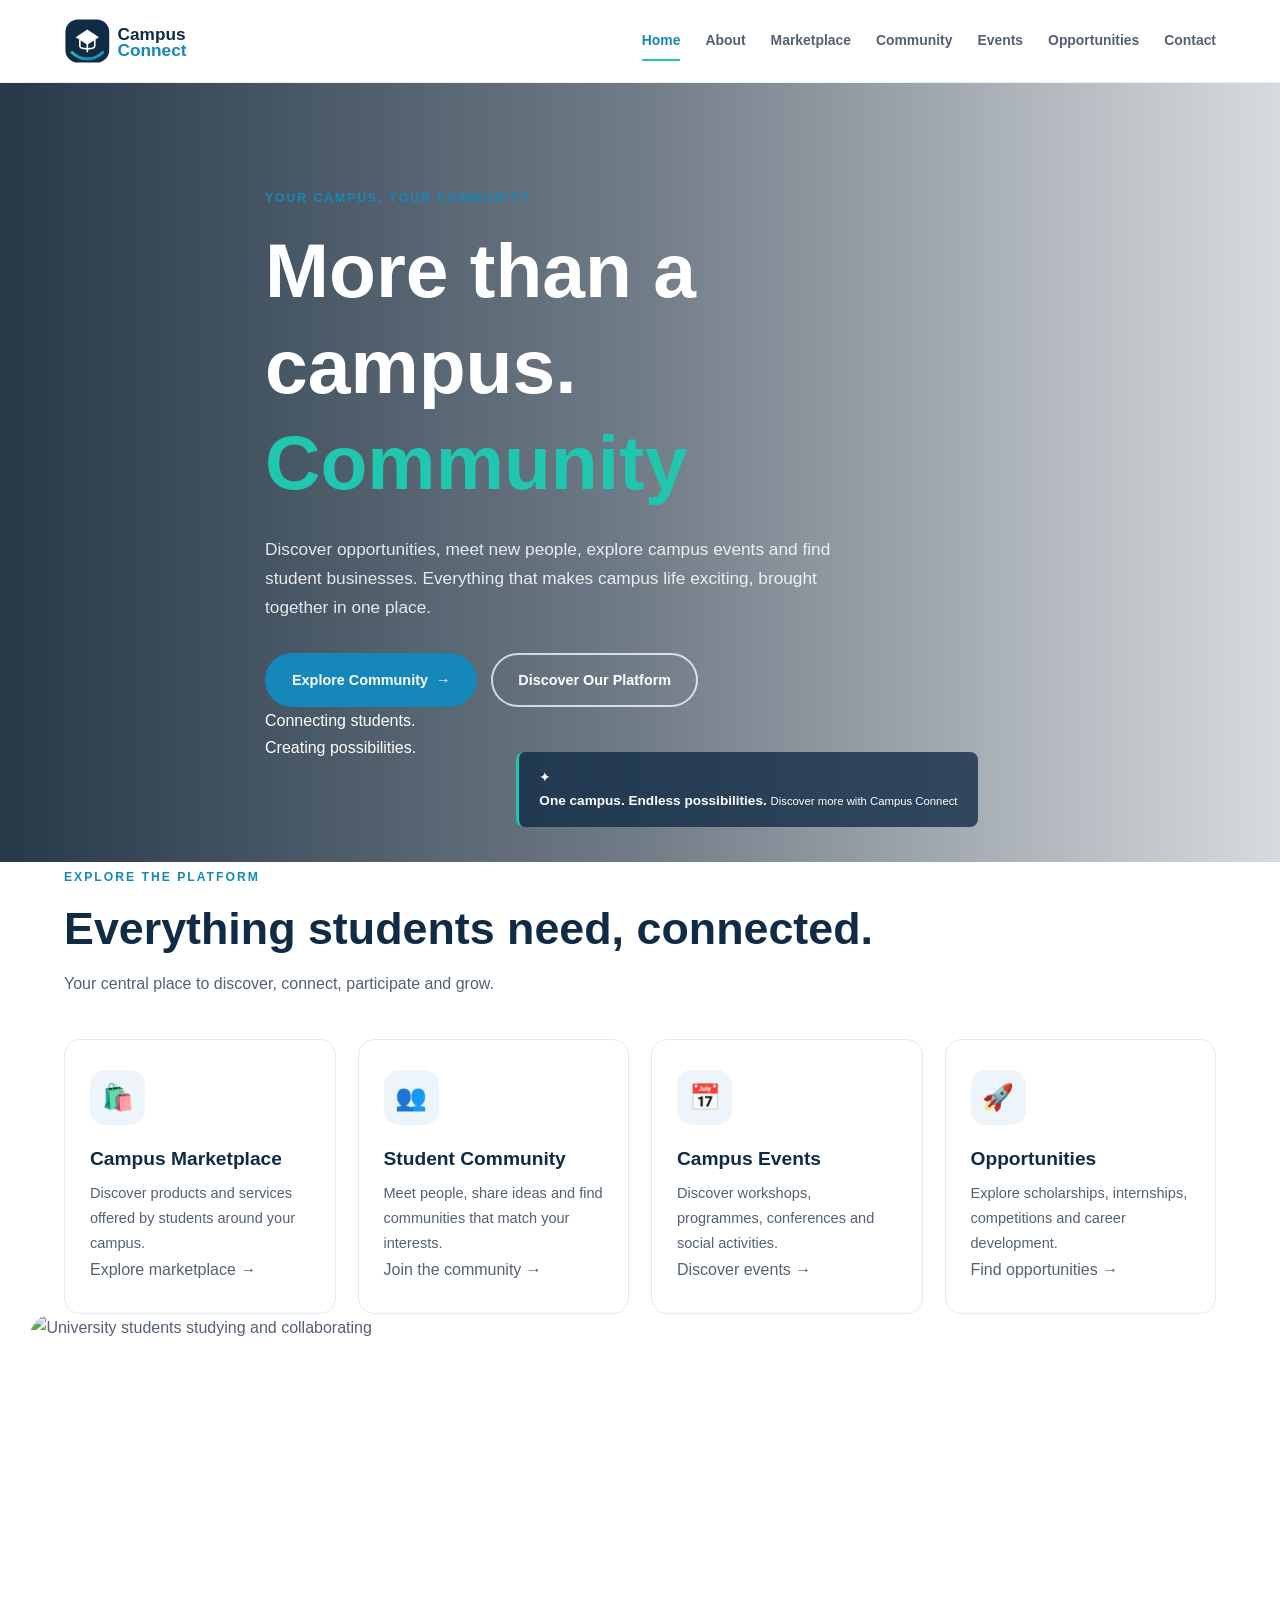
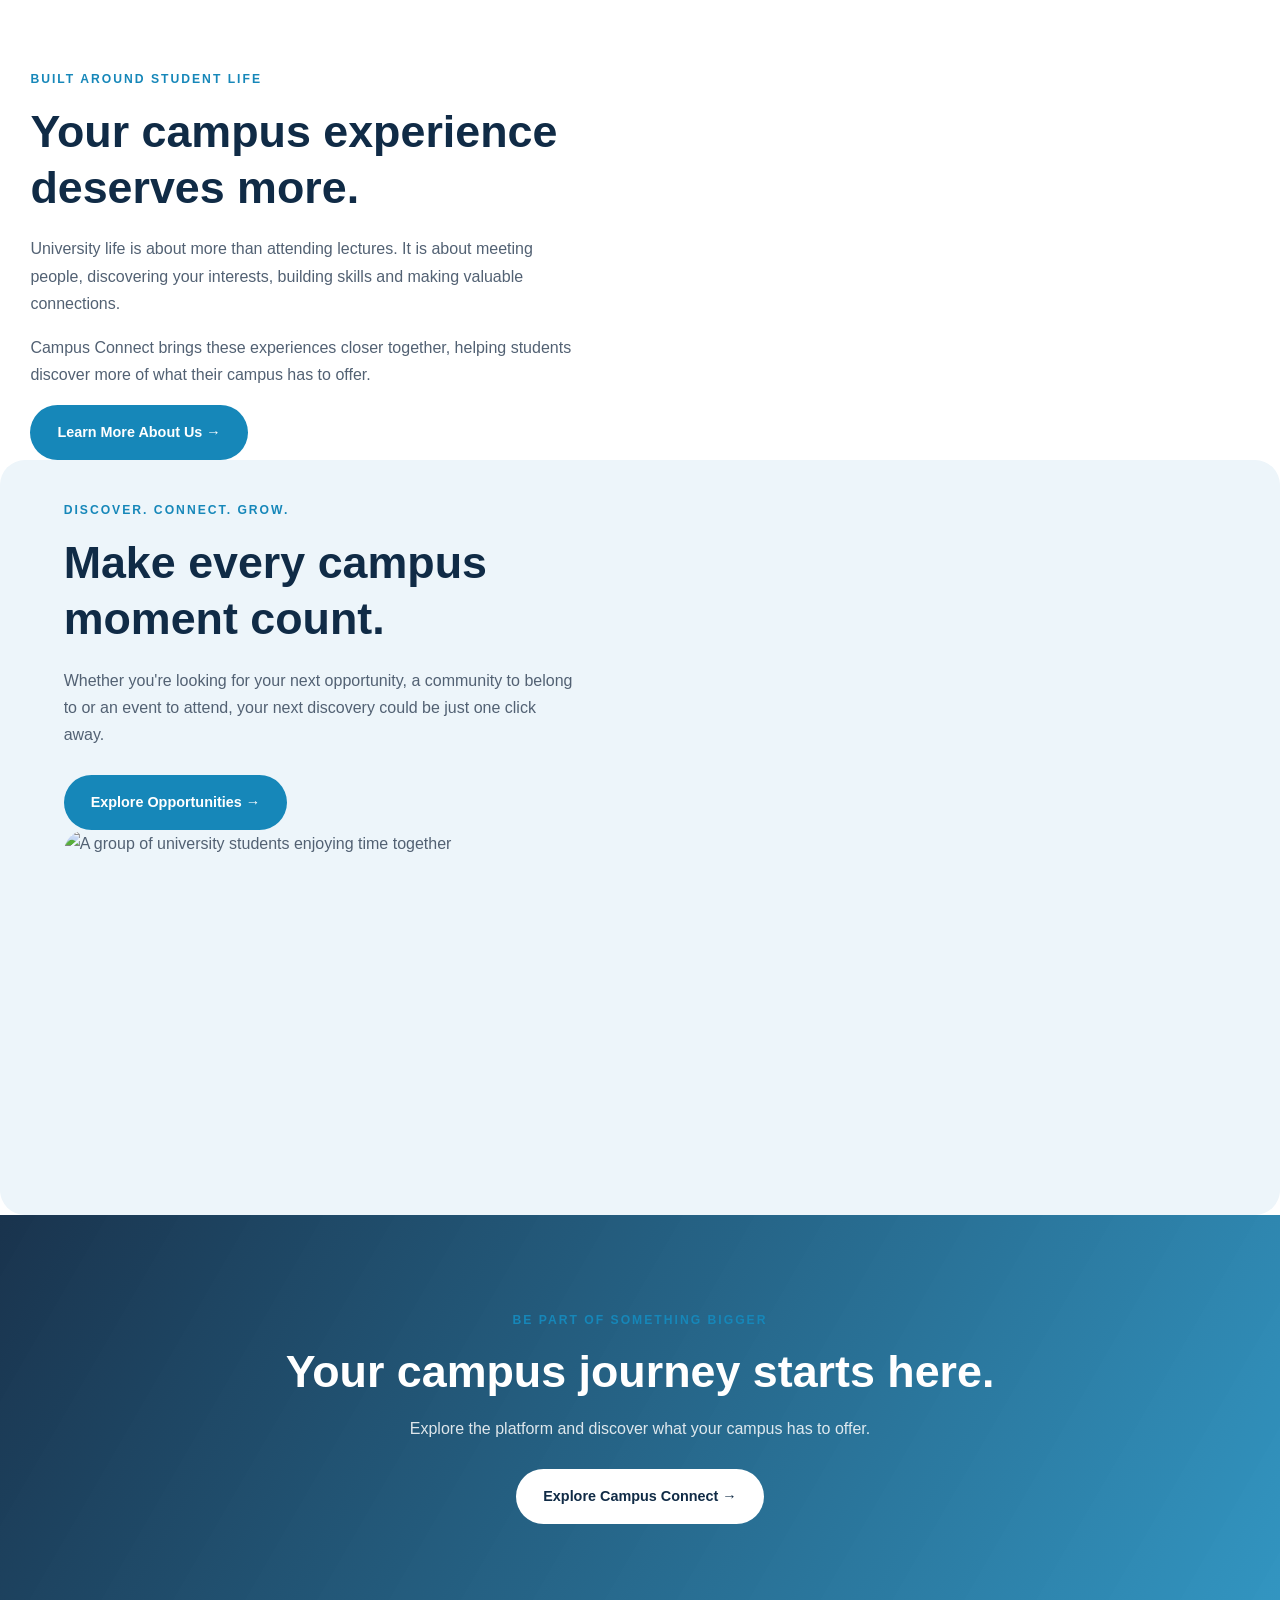
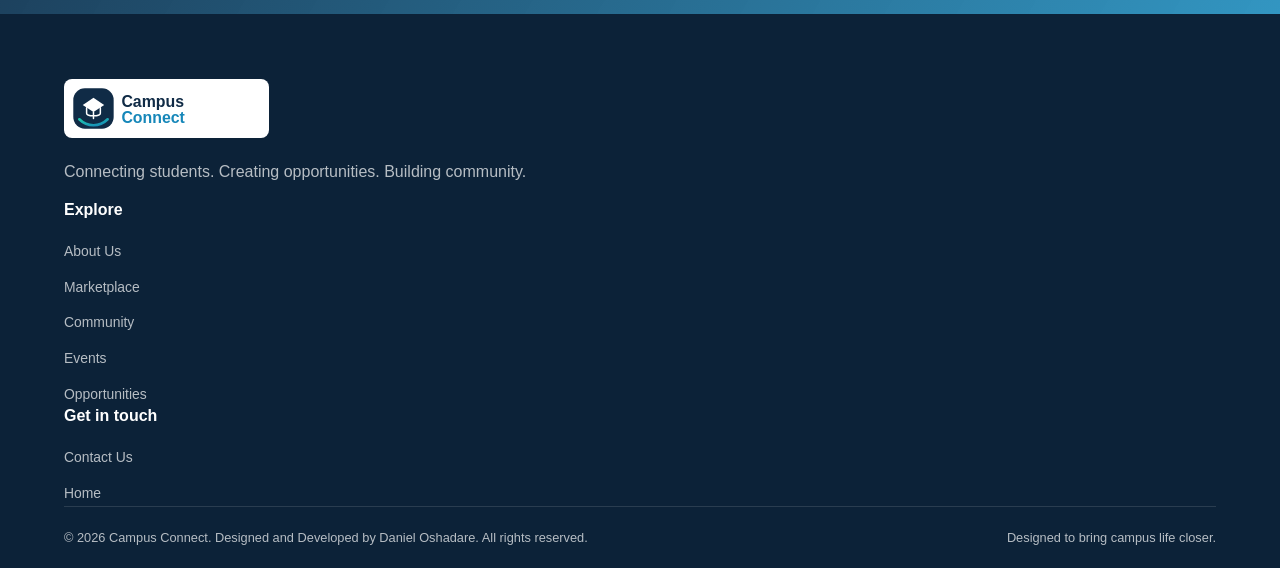
==== commit 8fc2dbd6: "index.html" ====
--- a/index.html
+++ b/index.html
@@ -83,7 +83,7 @@
 
                 <div class="hero-note">
                     <span class="status-dot"></span>
-                    Connecting students. Creating possibilities.
+                    Connecting students. <br>Creating possibilities.
                 </div>
             </div>
                 <div class="hero-image-caption">
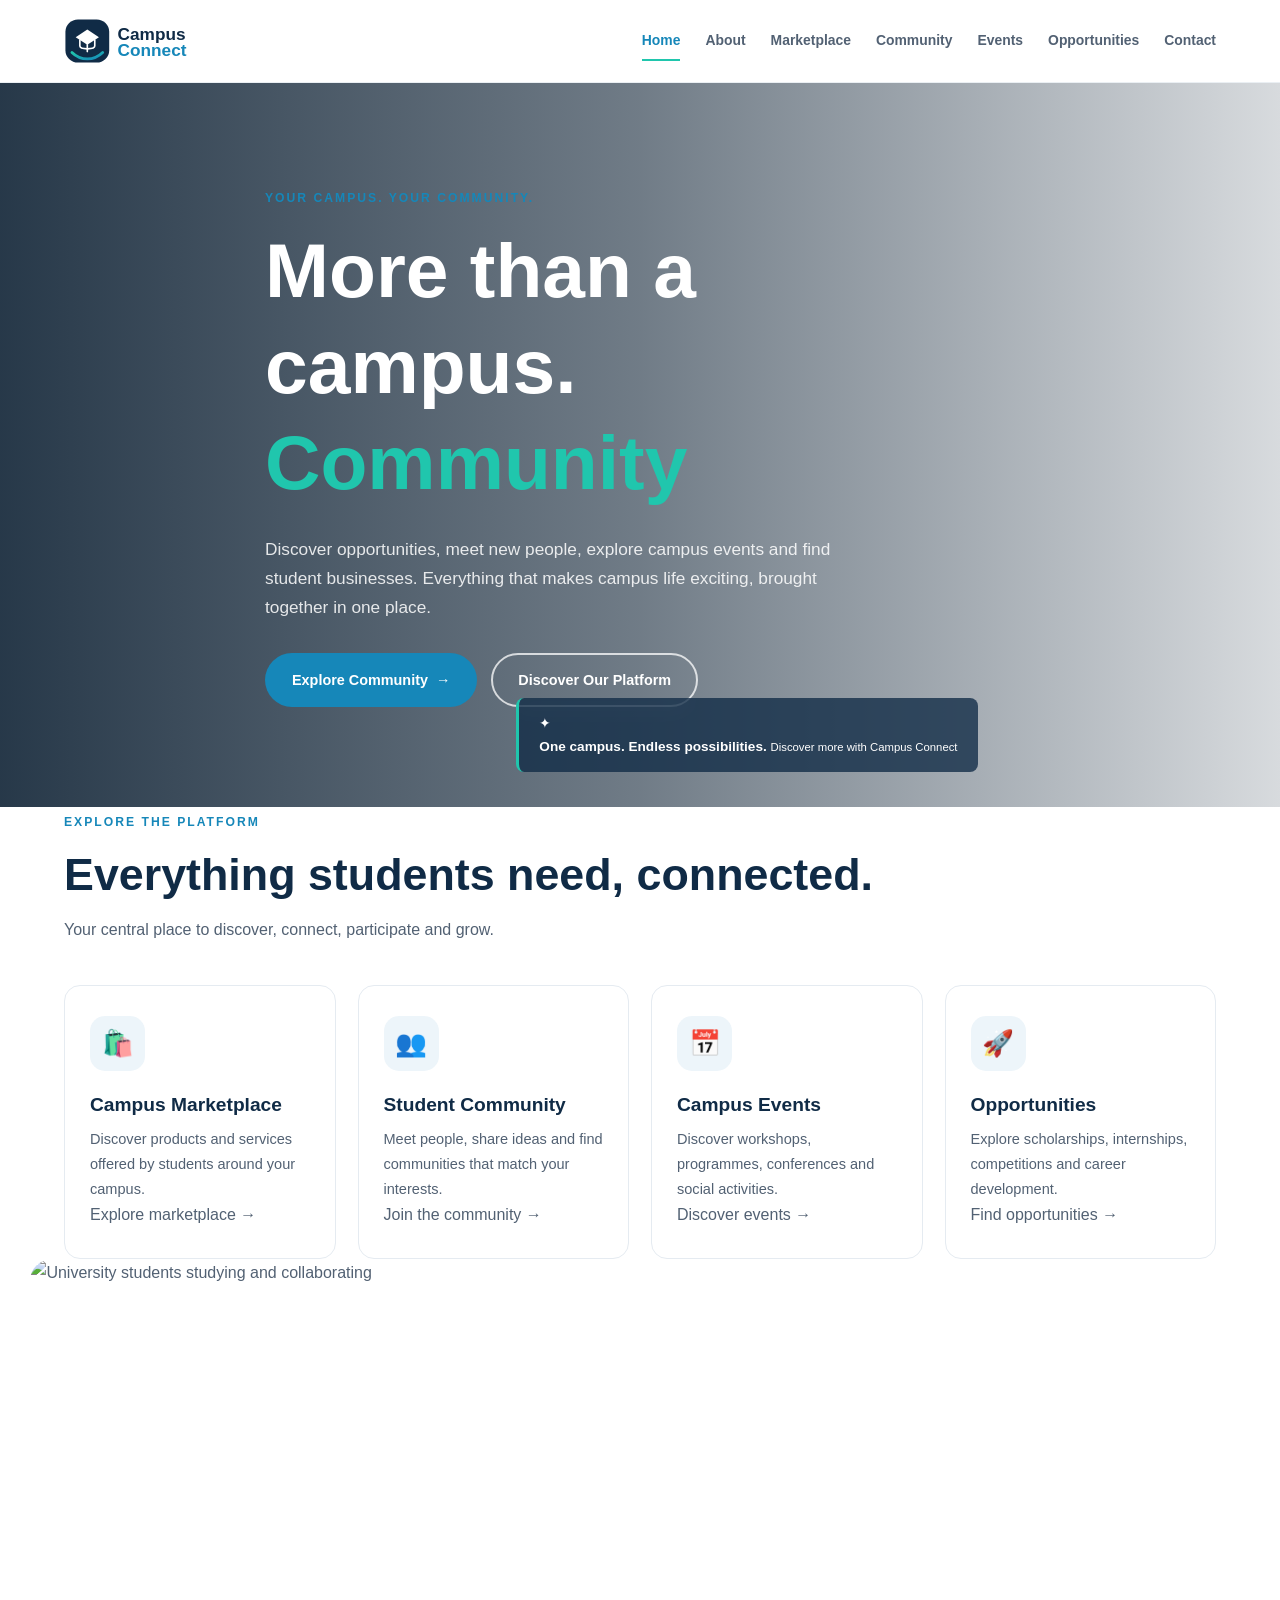
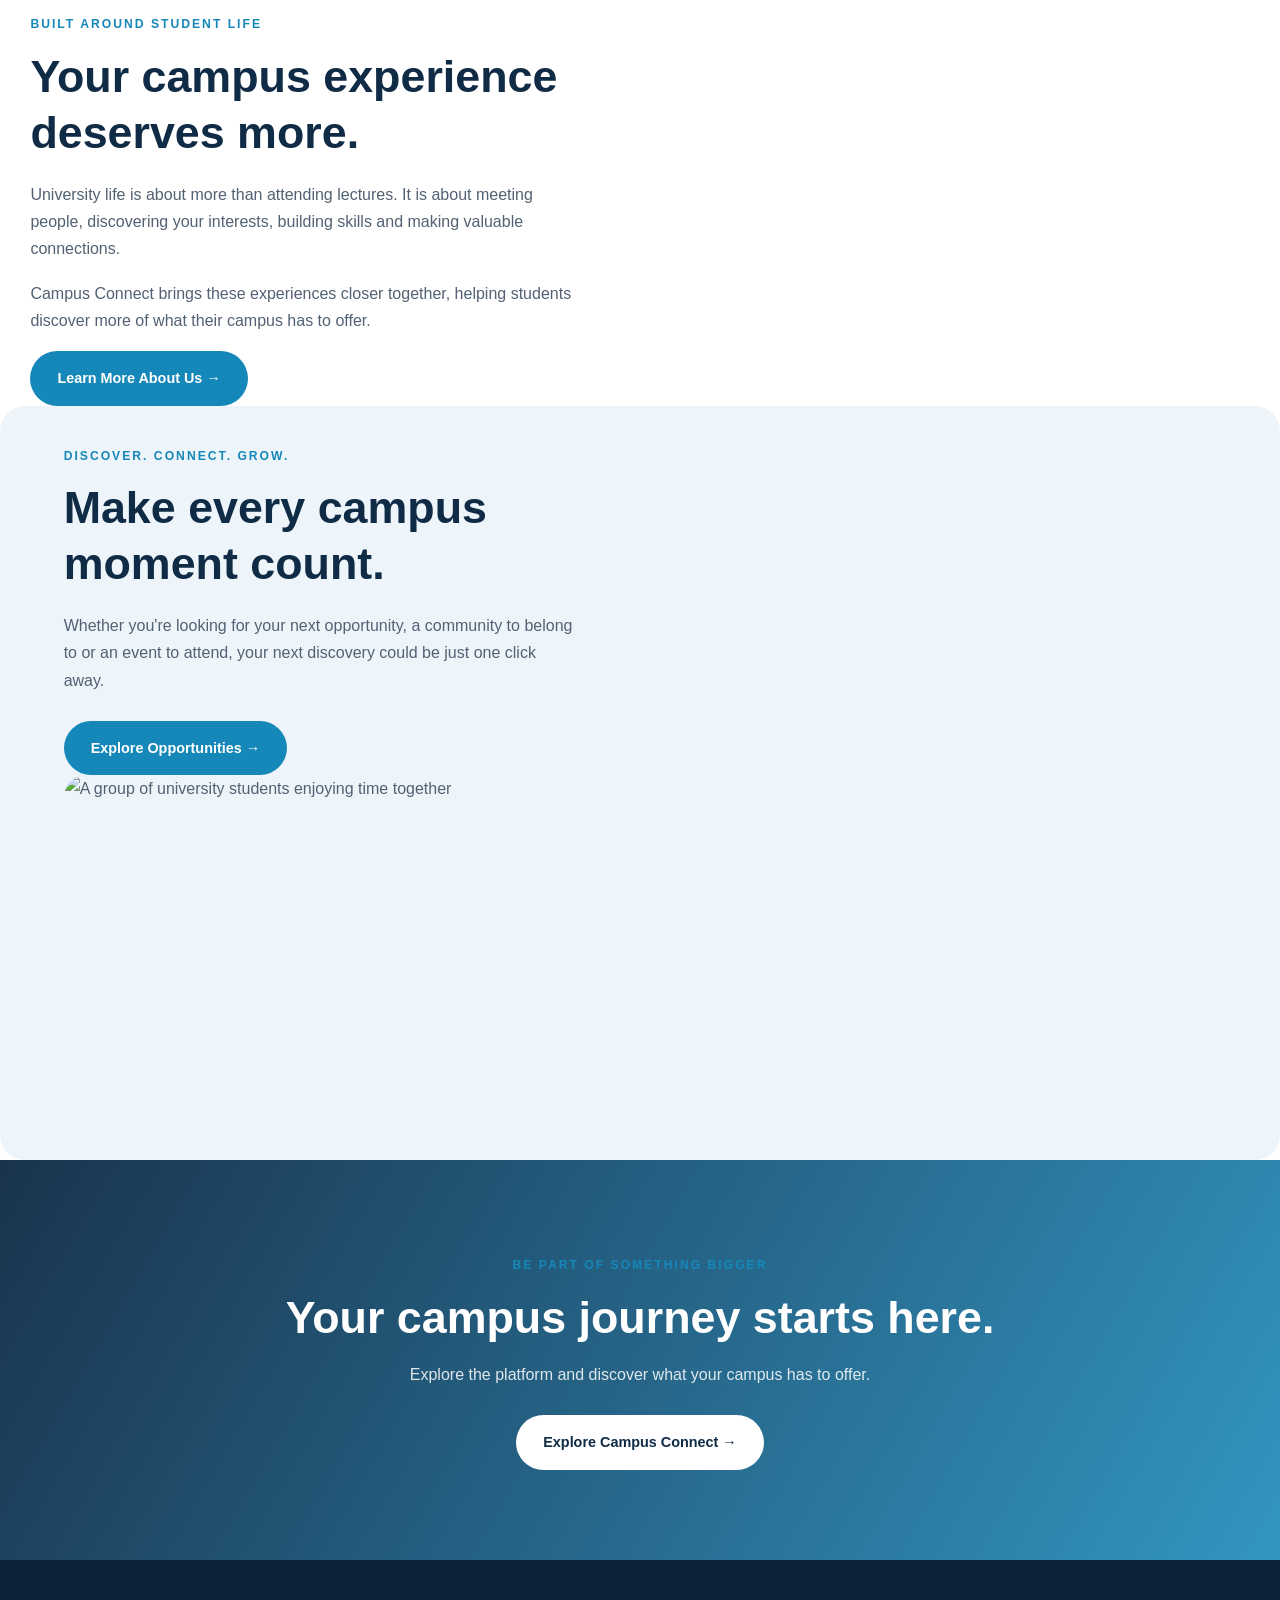
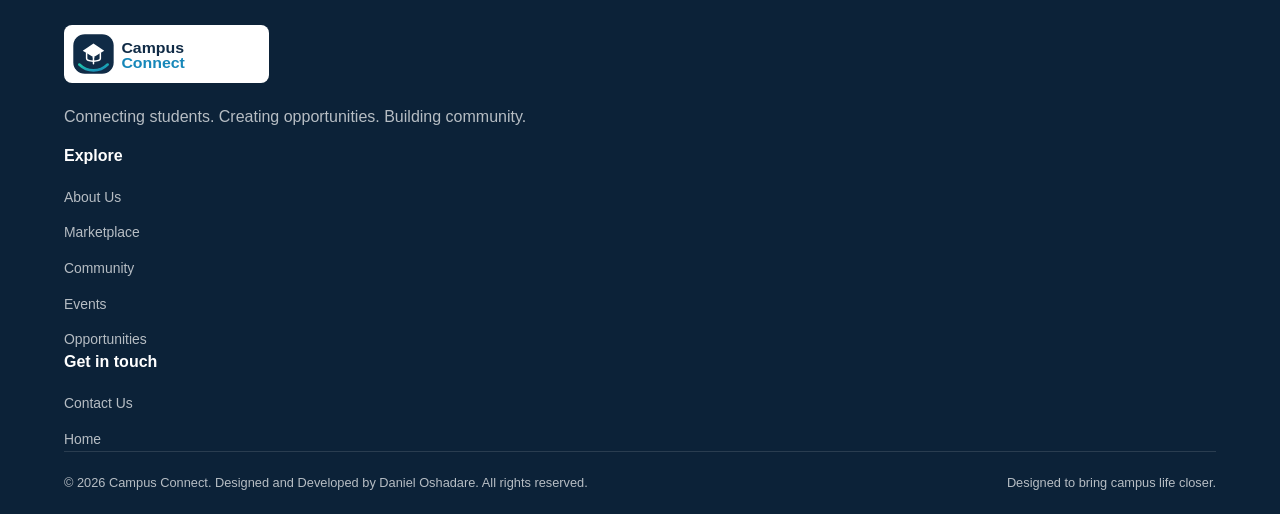
==== commit 57fde26a: "index.html" ====
--- a/index.html
+++ b/index.html
@@ -83,7 +83,6 @@
 
                 <div class="hero-note">
                     <span class="status-dot"></span>
-                    Connecting students. <br>Creating possibilities.
                 </div>
             </div>
                 <div class="hero-image-caption">
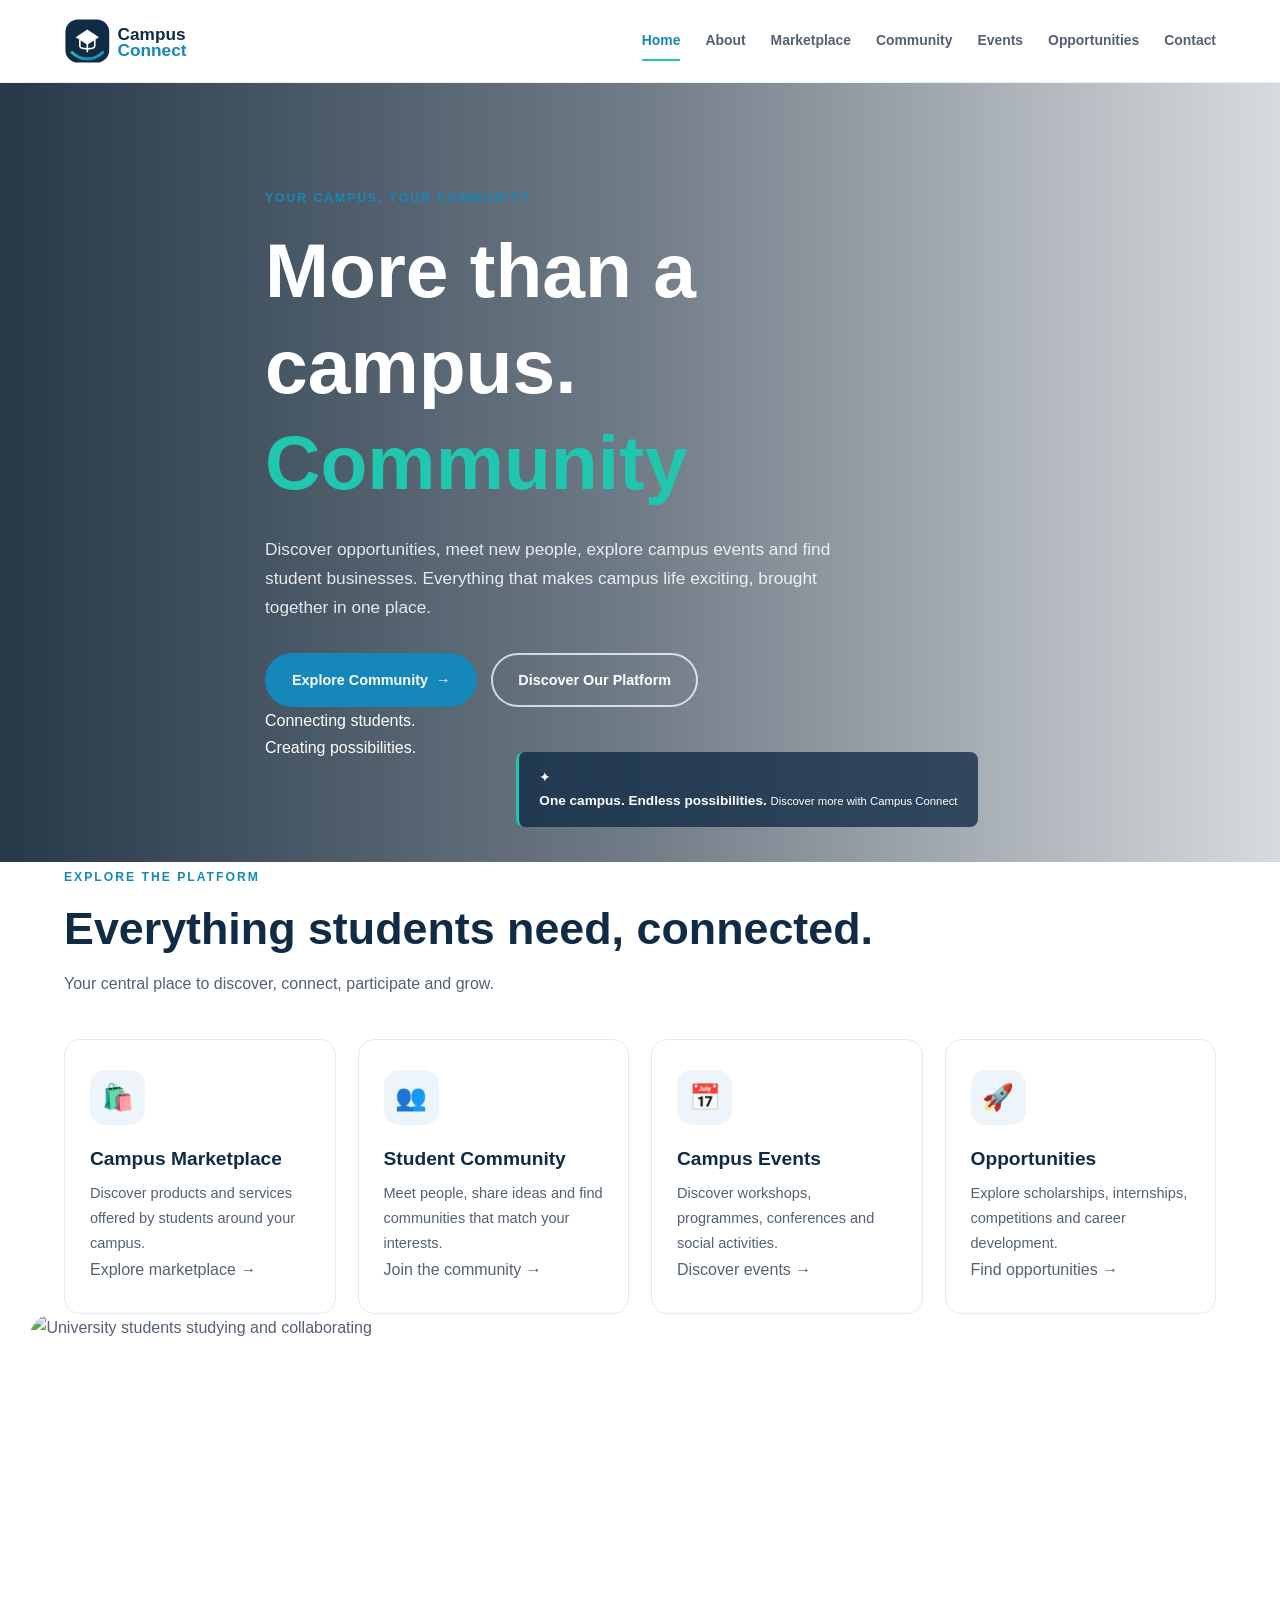
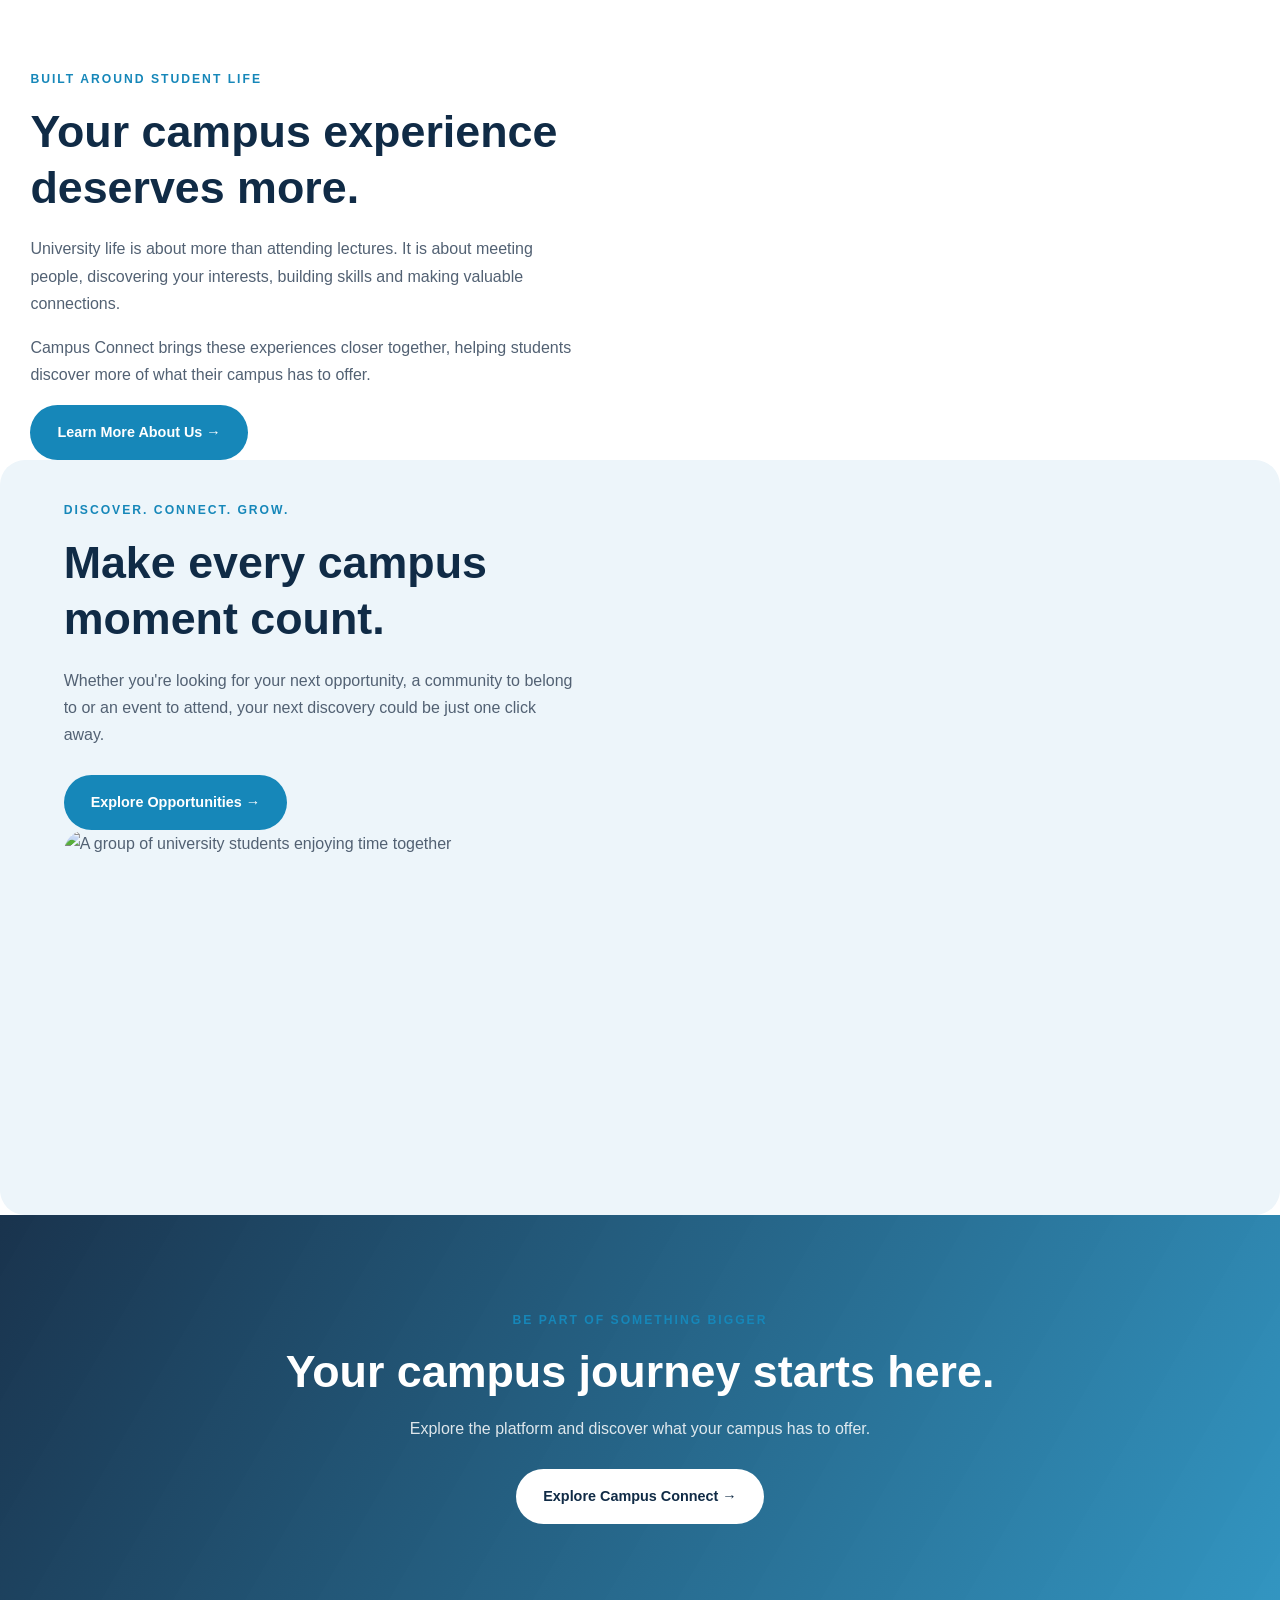
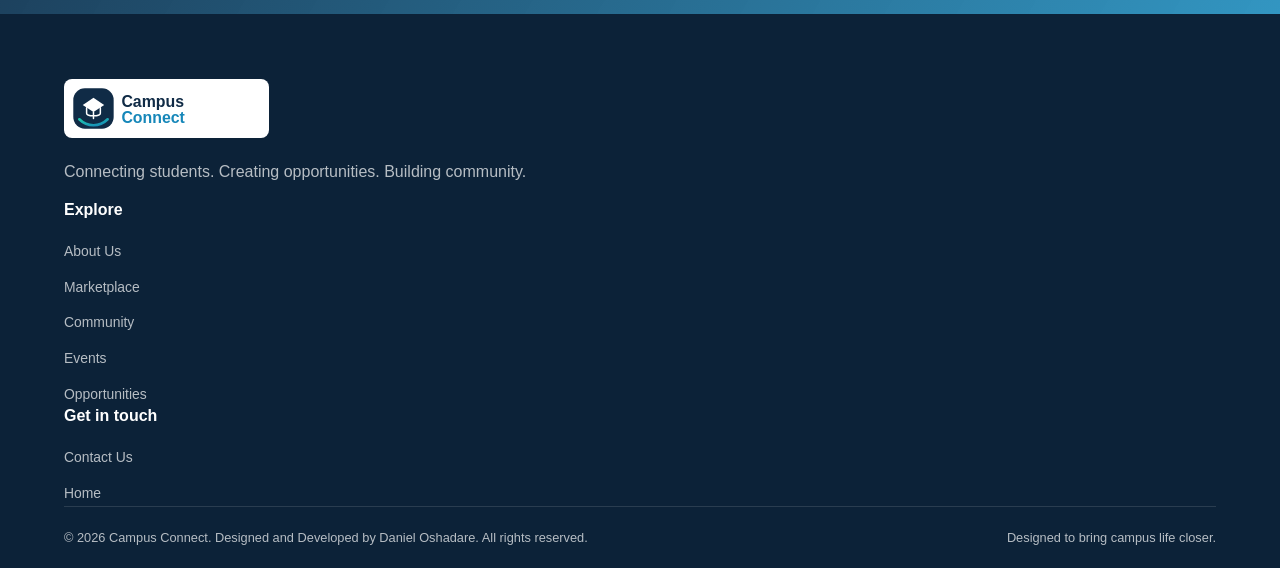
==== commit 1044fe1d: "index.html" ====
--- a/index.html
+++ b/index.html
@@ -83,6 +83,7 @@
 
                 <div class="hero-note">
                     <span class="status-dot"></span>
+                    Connecting students. <br>Creating possibilities.
                 </div>
             </div>
                 <div class="hero-image-caption">
